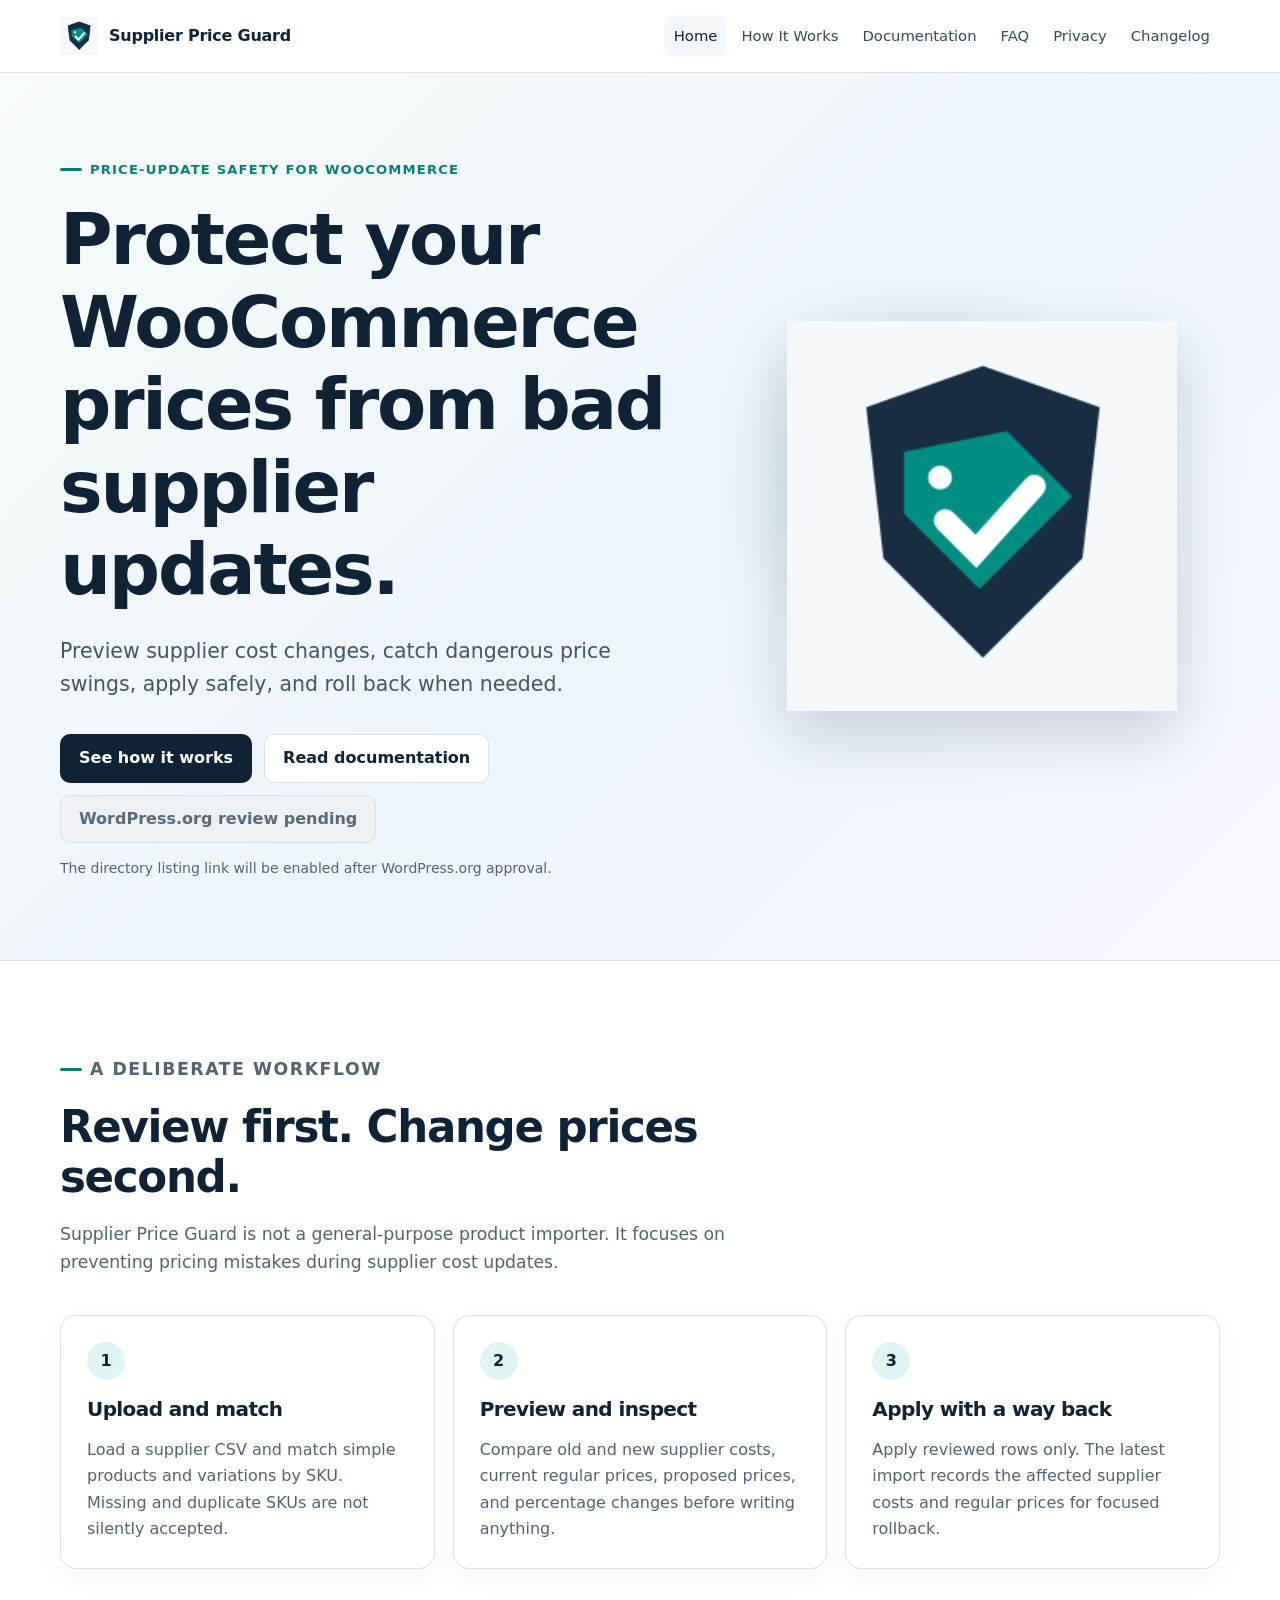
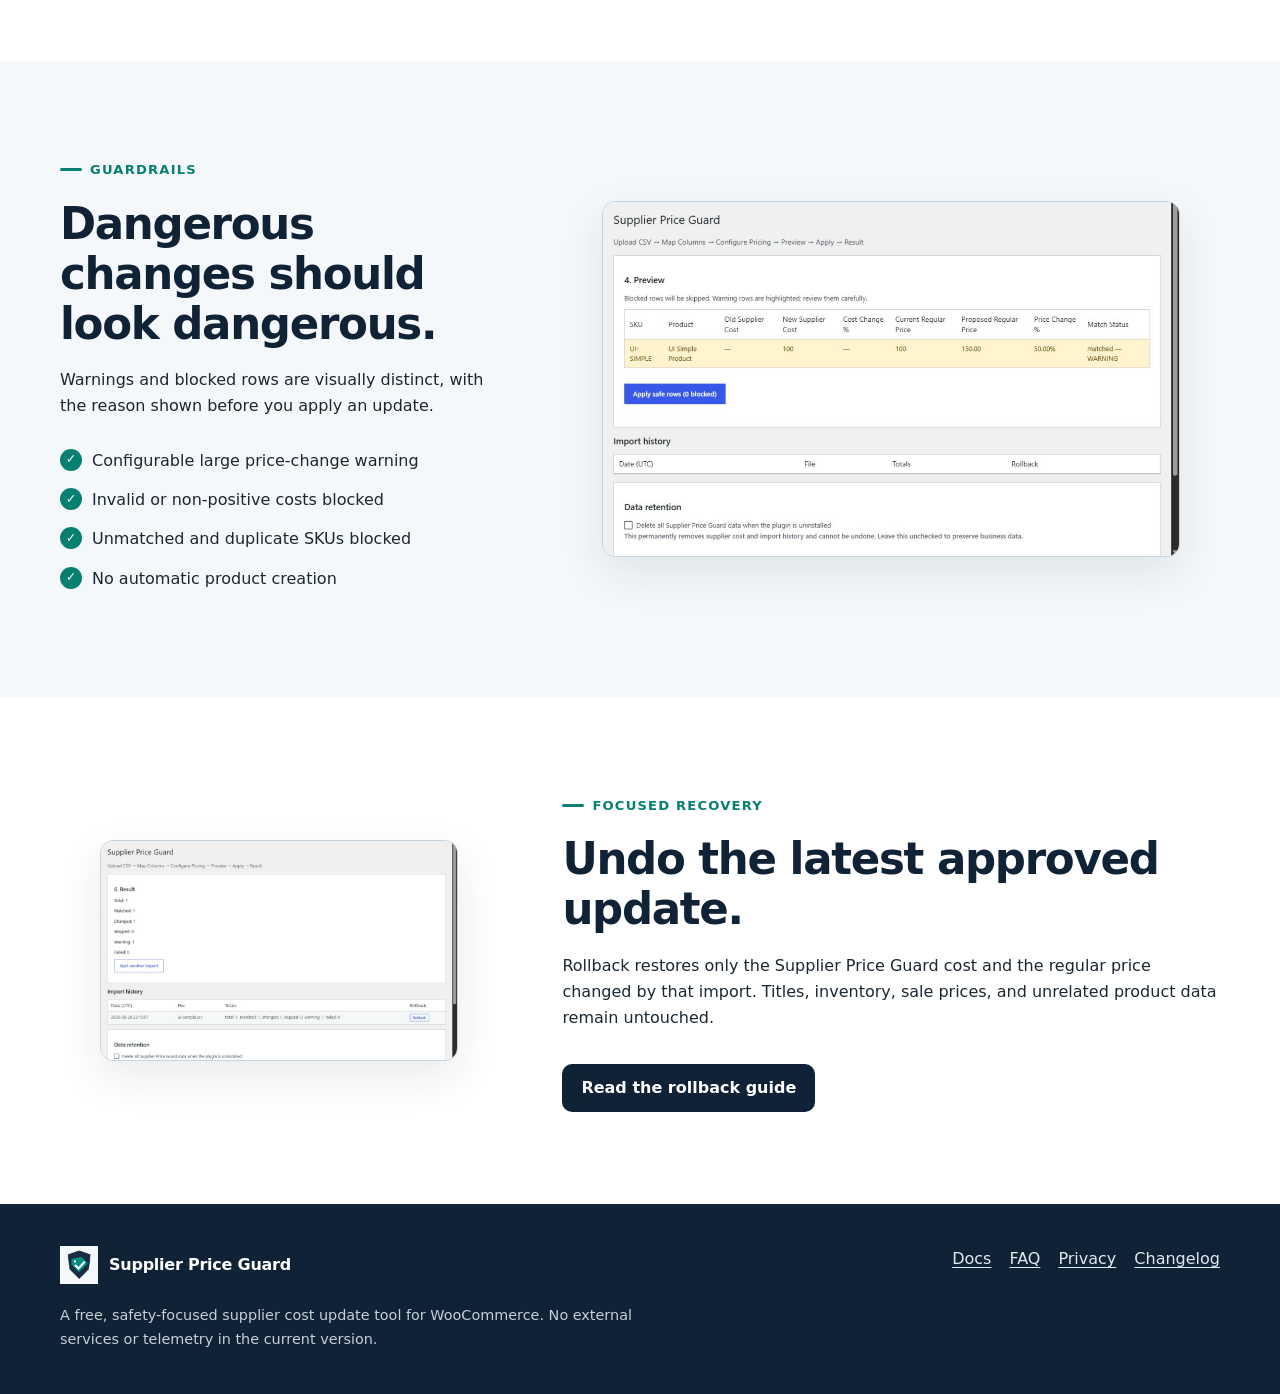
==== index.html @ 57308901 "Build Supplier Price Guard documentation site" ====
<!doctype html>
<html lang="en">
<head>
  <meta charset="utf-8">
  <meta name="viewport" content="width=device-width, initial-scale=1">
  <title>Supplier Price Guard — Safer WooCommerce supplier price updates</title>
  <meta name="description" content="Preview supplier cost changes, catch dangerous WooCommerce price swings, apply safely, and roll back when needed.">
  <link rel="canonical" href="https://example.invalid/supplier-price-guard-site/">
  <meta property="og:type" content="website"><meta property="og:title" content="Supplier Price Guard">
  <meta property="og:description" content="Protect your WooCommerce prices from bad supplier updates.">
  <meta property="og:image" content="https://example.invalid/supplier-price-guard-site/assets/banner-1544x500.png">
  <meta property="og:url" content="https://example.invalid/supplier-price-guard-site/">
  <link rel="icon" href="assets/icon-128x128.png"><link rel="stylesheet" href="styles.css">
</head>
<body>
  <a class="skip-link" href="#main">Skip to content</a>
  <header class="site-header"><div class="container header-inner">
    <a class="brand" href="index.html"><img src="assets/icon-128x128.png" alt="" width="38" height="38">Supplier Price Guard</a>
    <button class="menu-toggle" type="button" data-menu-toggle aria-expanded="false" aria-controls="site-navigation">Menu</button>
    <nav class="site-nav" id="site-navigation" data-navigation aria-label="Main navigation">
      <a href="index.html">Home</a><a href="how-it-works.html">How It Works</a><a href="documentation.html">Documentation</a><a href="faq.html">FAQ</a><a href="privacy.html">Privacy</a><a href="changelog.html">Changelog</a>
    </nav>
  </div></header>
  <main id="main">
    <section class="hero"><div class="container hero-grid">
      <div><p class="eyebrow">Price-update safety for WooCommerce</p><h1>Protect your WooCommerce prices from bad supplier updates.</h1>
        <p class="lead">Preview supplier cost changes, catch dangerous price swings, apply safely, and roll back when needed.</p>
        <div class="actions"><a class="button button-primary" href="how-it-works.html">See how it works</a><a class="button button-secondary" href="documentation.html">Read documentation</a><a class="button" href="#" data-plugin-link aria-disabled="true">WordPress.org review pending</a></div>
        <p class="pending-note">The directory listing link will be enabled after WordPress.org approval.</p>
      </div>
      <div class="hero-visual"><img class="hero-mark" src="assets/icon-256x256.png" alt="Supplier Price Guard shield and price tag symbol" width="390" height="390"></div>
    </div></section>

    <section class="section"><div class="container"><div class="section-heading"><p class="eyebrow">A deliberate workflow</p><h2>Review first. Change prices second.</h2><p>Supplier Price Guard is not a general-purpose product importer. It focuses on preventing pricing mistakes during supplier cost updates.</p></div>
      <div class="grid-3">
        <article class="card"><span class="step-number">1</span><h3>Upload and match</h3><p>Load a supplier CSV and match simple products and variations by SKU. Missing and duplicate SKUs are not silently accepted.</p></article>
        <article class="card"><span class="step-number">2</span><h3>Preview and inspect</h3><p>Compare old and new supplier costs, current regular prices, proposed prices, and percentage changes before writing anything.</p></article>
        <article class="card"><span class="step-number">3</span><h3>Apply with a way back</h3><p>Apply reviewed rows only. The latest import records the affected supplier costs and regular prices for focused rollback.</p></article>
      </div>
    </div></section>

    <section class="section section-alt"><div class="container safety-grid">
      <div><p class="eyebrow">Guardrails</p><h2>Dangerous changes should look dangerous.</h2><p>Warnings and blocked rows are visually distinct, with the reason shown before you apply an update.</p>
        <ul class="check-list"><li>Configurable large price-change warning</li><li>Invalid or non-positive costs blocked</li><li>Unmatched and duplicate SKUs blocked</li><li>No automatic product creation</li></ul>
      </div>
      <figure class="screenshot-frame"><img src="assets/screenshots/safety-preview.png" alt="Supplier Price Guard preview table with a yellow warning row for a 50 percent price change" width="1105" height="688"></figure>
    </div></section>

    <section class="section"><div class="container safety-grid">
      <figure class="screenshot-frame"><img src="assets/screenshots/import-history.png" alt="Import result summary and history row with a rollback button" width="1105" height="688"></figure>
      <div><p class="eyebrow">Focused recovery</p><h2>Undo the latest approved update.</h2><p>Rollback restores only the Supplier Price Guard cost and the regular price changed by that import. Titles, inventory, sale prices, and unrelated product data remain untouched.</p><div class="actions"><a class="button button-primary" href="documentation.html#rollback">Read the rollback guide</a></div></div>
    </div></section>
  </main>
  <footer class="site-footer"><div class="container footer-grid"><div><a class="brand" href="index.html"><img src="assets/icon-128x128.png" alt="" width="38" height="38">Supplier Price Guard</a><p>A free, safety-focused supplier cost update tool for WooCommerce. No external services or telemetry in the current version.</p></div><nav class="footer-links" aria-label="Footer"><a href="documentation.html">Docs</a><a href="faq.html">FAQ</a><a href="privacy.html">Privacy</a><a href="changelog.html">Changelog</a></nav></div></footer>
  <script src="site-config.js"></script><script src="script.js"></script>
</body></html>
---- styles.css ----
:root {
  --navy-950: #102236;
  --navy-800: #183b56;
  --teal-700: #087f73;
  --teal-100: #dff5f1;
  --blue-700: #2457c5;
  --blue-100: #eaf0ff;
  --amber-800: #805600;
  --amber-100: #fff3cd;
  --red-800: #8a2831;
  --red-100: #fbeaec;
  --ink: #1b2733;
  --muted: #536372;
  --line: #d7e0e7;
  --surface: #ffffff;
  --canvas: #f5f8fa;
  --radius: 16px;
  --shadow: 0 16px 44px rgba(16, 34, 54, 0.09);
  --max: 1160px;
}

* { box-sizing: border-box; }
html { scroll-behavior: smooth; }
body {
  margin: 0;
  color: var(--ink);
  background: var(--surface);
  font: 16px/1.65 Inter, ui-sans-serif, system-ui, -apple-system, BlinkMacSystemFont, "Segoe UI", sans-serif;
  text-rendering: optimizeLegibility;
}
img { display: block; max-width: 100%; height: auto; }
a { color: var(--blue-700); text-underline-offset: 0.18em; }
a:hover { text-decoration-thickness: 2px; }
:focus-visible { outline: 3px solid #f0a000; outline-offset: 3px; border-radius: 4px; }
.skip-link { position: absolute; left: 16px; top: -80px; z-index: 100; padding: 10px 14px; color: #fff; background: var(--navy-950); }
.skip-link:focus { top: 12px; }
.container { width: min(calc(100% - 40px), var(--max)); margin-inline: auto; }

.site-header { position: sticky; top: 0; z-index: 20; border-bottom: 1px solid rgba(215,224,231,.9); background: rgba(255,255,255,.94); backdrop-filter: blur(12px); }
.header-inner { min-height: 72px; display: flex; align-items: center; justify-content: space-between; gap: 24px; }
.brand { display: inline-flex; align-items: center; gap: 11px; color: var(--navy-950); font-weight: 760; text-decoration: none; letter-spacing: -.015em; }
.brand img { width: 38px; height: 38px; }
.site-nav { display: flex; align-items: center; gap: 4px; }
.site-nav a { padding: 9px 10px; color: #34495c; border-radius: 9px; text-decoration: none; font-size: .925rem; }
.site-nav a:hover, .site-nav a[aria-current="page"] { color: var(--navy-950); background: var(--canvas); }
.menu-toggle { display: none; border: 1px solid var(--line); background: #fff; border-radius: 9px; padding: 9px 12px; color: var(--ink); font: inherit; font-weight: 650; }

.hero { overflow: hidden; background: linear-gradient(135deg, #f7fbfb 0%, #edf4fa 55%, #f6f8ff 100%); border-bottom: 1px solid var(--line); }
.hero-grid { display: grid; grid-template-columns: 1.13fr .87fr; gap: 64px; align-items: center; min-height: 650px; padding-block: 80px; }
.eyebrow { display: inline-flex; align-items: center; gap: 8px; margin: 0 0 18px; color: var(--teal-700); font-size: .82rem; font-weight: 800; letter-spacing: .09em; text-transform: uppercase; }
.eyebrow::before { content: ""; width: 22px; height: 3px; border-radius: 3px; background: var(--teal-700); }
h1, h2, h3 { color: var(--navy-950); line-height: 1.15; letter-spacing: -.03em; }
h1 { margin: 0; font-size: clamp(2.55rem, 5.6vw, 4.9rem); max-width: 780px; }
h2 { margin: 0 0 18px; font-size: clamp(2rem, 3.4vw, 3.1rem); }
h3 { margin: 0 0 10px; font-size: 1.25rem; }
.lead { max-width: 720px; margin: 24px 0 0; color: #425667; font-size: clamp(1.08rem, 1.7vw, 1.28rem); }
.actions { display: flex; flex-wrap: wrap; gap: 12px; margin-top: 32px; }
.button { display: inline-flex; min-height: 46px; align-items: center; justify-content: center; padding: 10px 18px; border: 1px solid transparent; border-radius: 10px; font-weight: 750; text-decoration: none; }
.button-primary { color: #fff; background: var(--navy-950); }
.button-primary:hover { background: #1c405f; }
.button-secondary { color: var(--navy-950); background: #fff; border-color: var(--line); }
.button[aria-disabled="true"] { cursor: default; color: #5c6872; background: #edf1f4; border-color: #d7e0e7; }
.pending-note { margin: 14px 0 0; color: var(--muted); font-size: .875rem; }
.hero-visual { position: relative; }
.hero-visual::before { content: ""; position: absolute; inset: -10% 15% 8% -8%; border-radius: 50%; background: radial-gradient(circle, rgba(8,127,115,.16), transparent 70%); }
.hero-mark { position: relative; width: min(100%, 390px); margin: auto; filter: drop-shadow(0 24px 32px rgba(16,34,54,.18)); }

.section { padding-block: 92px; }
.section-alt { background: var(--canvas); }
.section-heading { max-width: 720px; margin-bottom: 38px; }
.section-heading p { color: var(--muted); font-size: 1.08rem; }
.grid-3 { display: grid; grid-template-columns: repeat(3, 1fr); gap: 18px; }
.card { padding: 26px; border: 1px solid var(--line); border-radius: var(--radius); background: var(--surface); box-shadow: 0 8px 26px rgba(16,34,54,.045); }
.step-number { display: grid; width: 38px; height: 38px; margin-bottom: 18px; place-items: center; border-radius: 50%; color: var(--navy-950); background: var(--teal-100); font-weight: 850; }
.card p { margin-bottom: 0; color: var(--muted); }
.safety-grid { display: grid; grid-template-columns: .8fr 1.2fr; align-items: center; gap: 64px; }
.check-list { list-style: none; padding: 0; margin: 28px 0 0; }
.check-list li { position: relative; margin: 13px 0; padding-left: 32px; }
.check-list li::before { content: "✓"; position: absolute; left: 0; top: 1px; display: grid; width: 22px; height: 22px; place-items: center; border-radius: 50%; color: #fff; background: var(--teal-700); font-size: .78rem; font-weight: 900; }
.screenshot-frame { overflow: hidden; border: 1px solid #c8d4dd; border-radius: 13px; background: #fff; box-shadow: var(--shadow); }
.screenshot-frame img { width: 100%; }
.callout { padding: 24px; border-left: 5px solid var(--teal-700); border-radius: 8px; background: var(--teal-100); }
.callout-warning { border-color: #bf8300; background: var(--amber-100); }
.callout-danger { border-color: var(--red-800); background: var(--red-100); }

.page-hero { padding-block: 74px 60px; background: linear-gradient(135deg, #f7fbfb, #eef4fa); border-bottom: 1px solid var(--line); }
.page-hero h1 { font-size: clamp(2.35rem, 5vw, 4rem); }
.content-layout { display: grid; grid-template-columns: 240px minmax(0, 760px); gap: 70px; align-items: start; padding-block: 64px 100px; }
.toc { position: sticky; top: 100px; }
.toc strong { display: block; margin-bottom: 8px; color: var(--navy-950); }
.toc a { display: block; padding: 5px 0; color: var(--muted); text-decoration: none; }
.prose h2 { margin-top: 58px; padding-top: 8px; font-size: 2rem; }
.prose h2:first-child { margin-top: 0; }
.prose h3 { margin-top: 28px; }
.prose p, .prose li { color: #425466; }
.prose code { padding: 2px 6px; border-radius: 5px; background: #edf2f5; color: #213448; }
.prose table { width: 100%; border-collapse: collapse; margin: 24px 0; }
.prose th, .prose td { padding: 12px 14px; border: 1px solid var(--line); text-align: left; vertical-align: top; }
.prose th { background: var(--canvas); color: var(--navy-950); }
.faq-list { display: grid; gap: 14px; }
details { border: 1px solid var(--line); border-radius: 12px; background: #fff; }
summary { cursor: pointer; padding: 20px 22px; color: var(--navy-950); font-weight: 750; }
details p { margin: 0; padding: 0 22px 22px; }
.version { padding: 28px 0; border-bottom: 1px solid var(--line); }
.version time { color: var(--muted); font-size: .9rem; }

.site-footer { padding-block: 42px; color: #c5d0d8; background: var(--navy-950); }
.footer-grid { display: flex; justify-content: space-between; align-items: flex-start; gap: 32px; }
.site-footer .brand { color: #fff; }
.site-footer p { max-width: 600px; margin: 12px 0 0; font-size: .9rem; }
.footer-links { display: flex; flex-wrap: wrap; gap: 18px; }
.footer-links a { color: #e1e9ee; }

@media (max-width: 820px) {
  .menu-toggle { display: inline-flex; }
  .site-nav { display: none; position: absolute; top: 64px; left: 20px; right: 20px; padding: 10px; flex-direction: column; align-items: stretch; border: 1px solid var(--line); border-radius: 12px; background: #fff; box-shadow: var(--shadow); }
  .site-nav.is-open { display: flex; }
  .hero-grid, .safety-grid, .content-layout { grid-template-columns: 1fr; }
  .hero-grid { min-height: auto; gap: 50px; padding-block: 64px; }
  .hero-visual { max-width: 300px; margin: auto; }
  .grid-3 { grid-template-columns: 1fr; }
  .toc { position: static; padding: 18px; border: 1px solid var(--line); border-radius: 12px; }
  .footer-grid { flex-direction: column; }
}

@media (prefers-reduced-motion: reduce) {
  html { scroll-behavior: auto; }
}
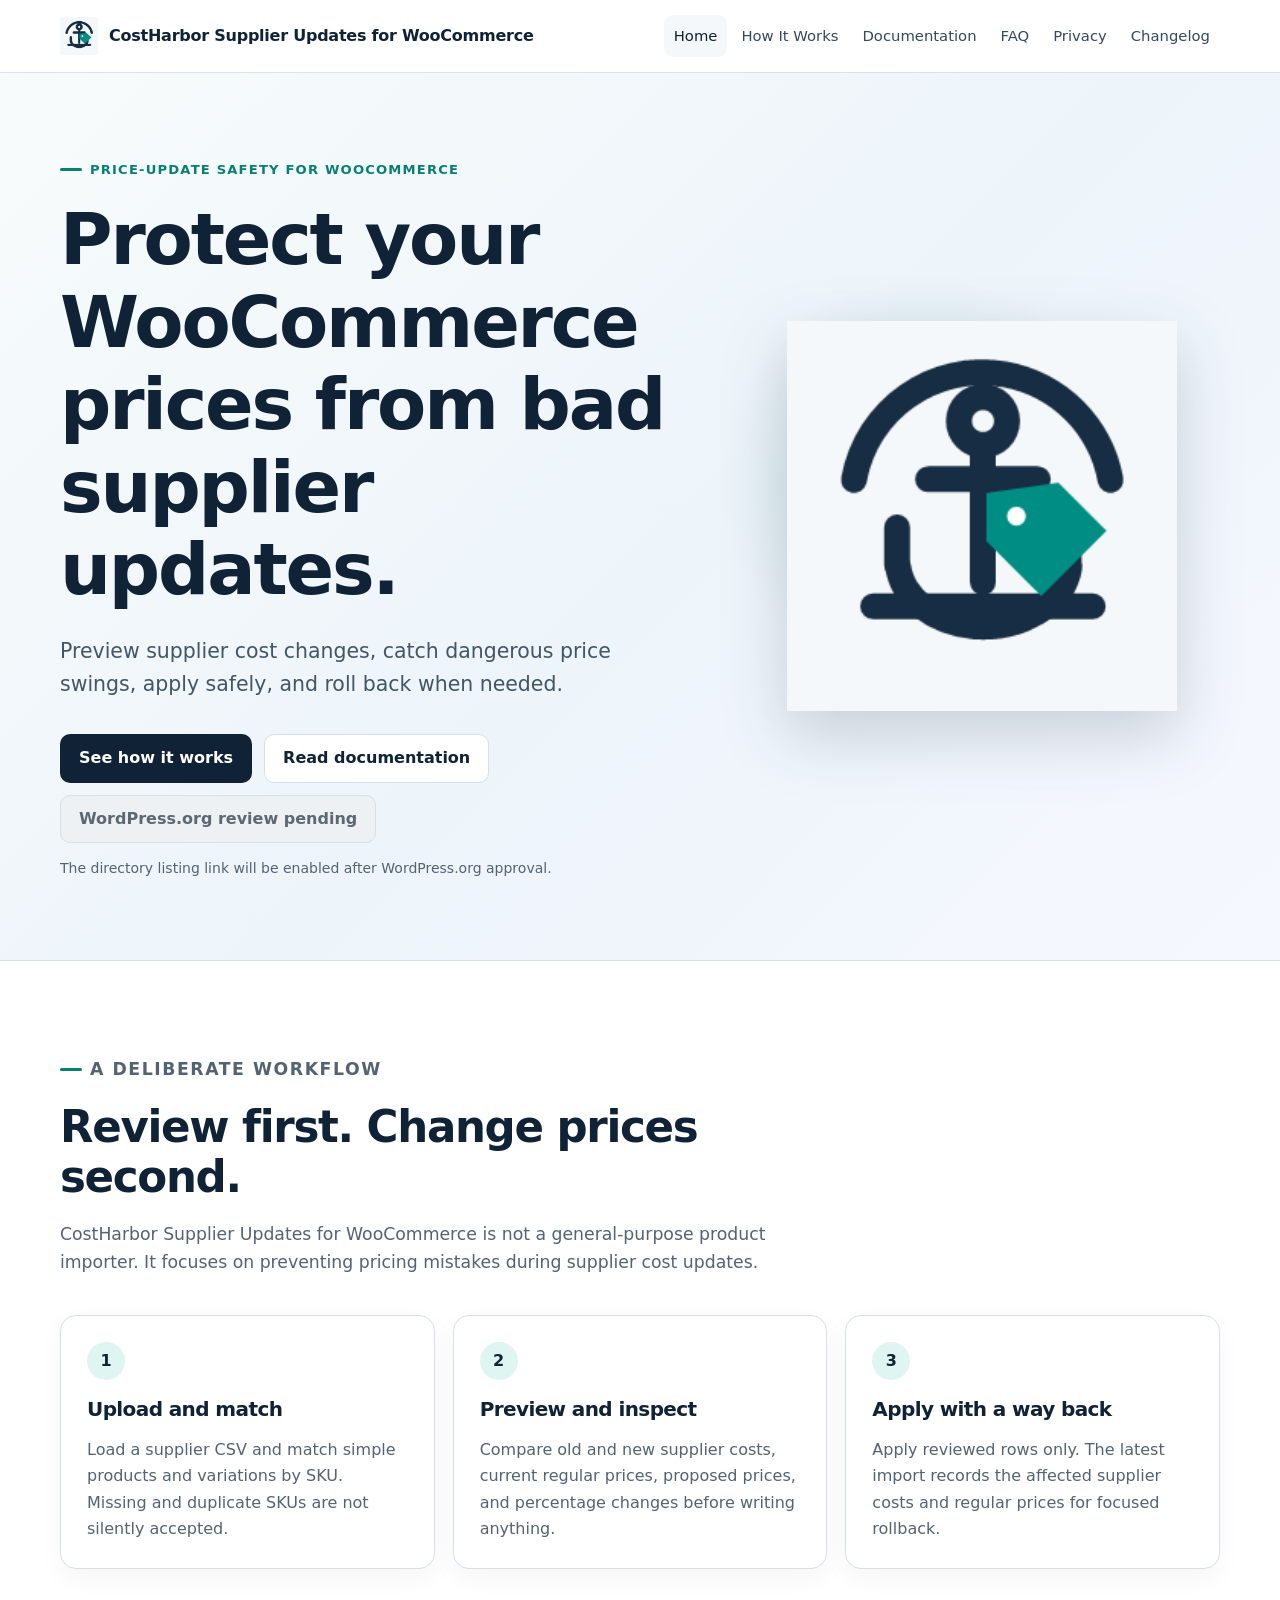
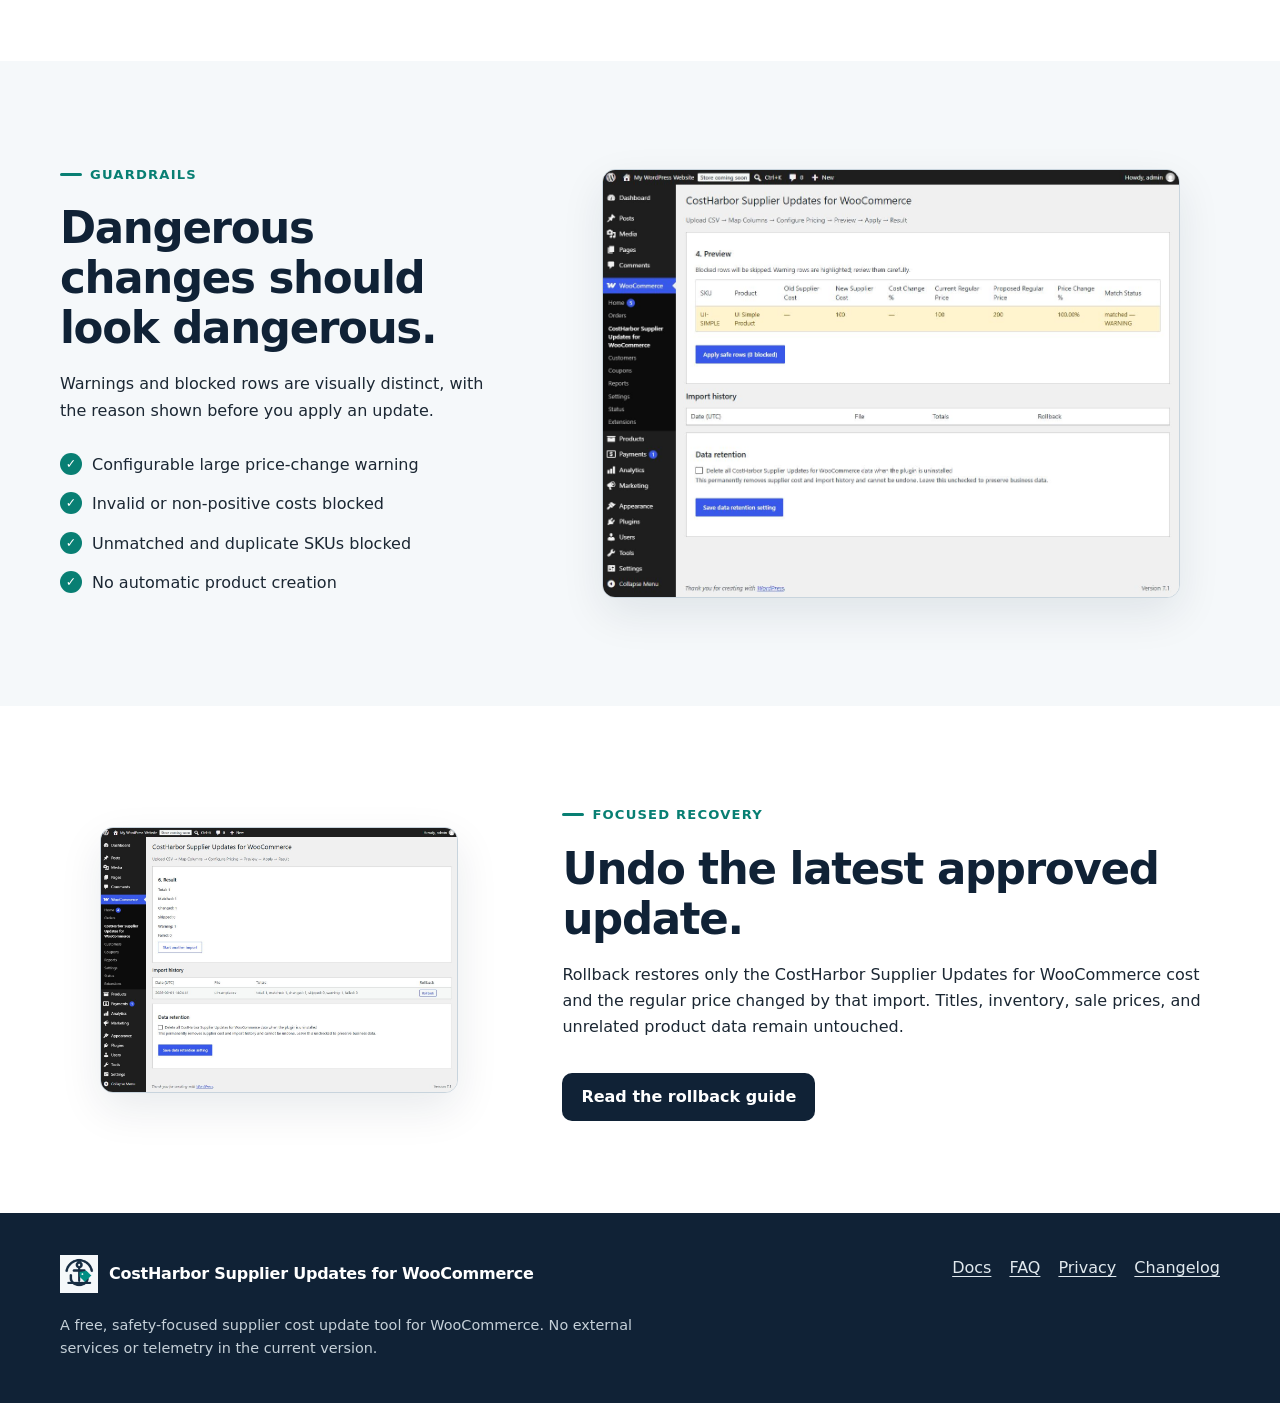
==== commit 925d07af: "Rebrand site for CostHarbor supplier updates" ====
--- a/index.html
+++ b/index.html
@@ -3,19 +3,19 @@
 <head>
   <meta charset="utf-8">
   <meta name="viewport" content="width=device-width, initial-scale=1">
-  <title>Supplier Price Guard — Safer WooCommerce supplier price updates</title>
+  <title>CostHarbor Supplier Updates for WooCommerce — Safer WooCommerce supplier price updates</title>
   <meta name="description" content="Preview supplier cost changes, catch dangerous WooCommerce price swings, apply safely, and roll back when needed.">
-  <link rel="canonical" href="https://example.invalid/supplier-price-guard-site/">
-  <meta property="og:type" content="website"><meta property="og:title" content="Supplier Price Guard">
+  <link rel="canonical" href="https://kouheibannzai-ai.github.io/costharbor-supplier-updates-site/">
+  <meta property="og:type" content="website"><meta property="og:title" content="CostHarbor Supplier Updates for WooCommerce">
   <meta property="og:description" content="Protect your WooCommerce prices from bad supplier updates.">
-  <meta property="og:image" content="https://example.invalid/supplier-price-guard-site/assets/banner-1544x500.png">
-  <meta property="og:url" content="https://example.invalid/supplier-price-guard-site/">
+  <meta property="og:image" content="https://kouheibannzai-ai.github.io/costharbor-supplier-updates-site/assets/banner-1544x500.png">
+  <meta property="og:url" content="https://kouheibannzai-ai.github.io/costharbor-supplier-updates-site/">
   <link rel="icon" href="assets/icon-128x128.png"><link rel="stylesheet" href="styles.css">
 </head>
 <body>
   <a class="skip-link" href="#main">Skip to content</a>
   <header class="site-header"><div class="container header-inner">
-    <a class="brand" href="index.html"><img src="assets/icon-128x128.png" alt="" width="38" height="38">Supplier Price Guard</a>
+    <a class="brand" href="index.html"><img src="assets/icon-128x128.png" alt="" width="38" height="38">CostHarbor Supplier Updates for WooCommerce</a>
     <button class="menu-toggle" type="button" data-menu-toggle aria-expanded="false" aria-controls="site-navigation">Menu</button>
     <nav class="site-nav" id="site-navigation" data-navigation aria-label="Main navigation">
       <a href="index.html">Home</a><a href="how-it-works.html">How It Works</a><a href="documentation.html">Documentation</a><a href="faq.html">FAQ</a><a href="privacy.html">Privacy</a><a href="changelog.html">Changelog</a>
@@ -25,13 +25,13 @@
     <section class="hero"><div class="container hero-grid">
       <div><p class="eyebrow">Price-update safety for WooCommerce</p><h1>Protect your WooCommerce prices from bad supplier updates.</h1>
         <p class="lead">Preview supplier cost changes, catch dangerous price swings, apply safely, and roll back when needed.</p>
-        <div class="actions"><a class="button button-primary" href="how-it-works.html">See how it works</a><a class="button button-secondary" href="documentation.html">Read documentation</a><a class="button" href="#" data-plugin-link aria-disabled="true">WordPress.org review pending</a></div>
+        <div class="actions"><a class="button button-primary" href="how-it-works.html">See how it works</a><a class="button button-secondary" href="documentation.html">Read documentation</a><a class="button" href="#" data-plugin-link aria-disabled="true" tabindex="-1">WordPress.org review pending</a></div>
         <p class="pending-note">The directory listing link will be enabled after WordPress.org approval.</p>
       </div>
-      <div class="hero-visual"><img class="hero-mark" src="assets/icon-256x256.png" alt="Supplier Price Guard shield and price tag symbol" width="390" height="390"></div>
+      <div class="hero-visual"><img class="hero-mark" src="assets/icon-256x256.png" alt="CostHarbor Supplier Updates for WooCommerce shield and price tag symbol" width="390" height="390"></div>
     </div></section>
 
-    <section class="section"><div class="container"><div class="section-heading"><p class="eyebrow">A deliberate workflow</p><h2>Review first. Change prices second.</h2><p>Supplier Price Guard is not a general-purpose product importer. It focuses on preventing pricing mistakes during supplier cost updates.</p></div>
+    <section class="section"><div class="container"><div class="section-heading"><p class="eyebrow">A deliberate workflow</p><h2>Review first. Change prices second.</h2><p>CostHarbor Supplier Updates for WooCommerce is not a general-purpose product importer. It focuses on preventing pricing mistakes during supplier cost updates.</p></div>
       <div class="grid-3">
         <article class="card"><span class="step-number">1</span><h3>Upload and match</h3><p>Load a supplier CSV and match simple products and variations by SKU. Missing and duplicate SKUs are not silently accepted.</p></article>
         <article class="card"><span class="step-number">2</span><h3>Preview and inspect</h3><p>Compare old and new supplier costs, current regular prices, proposed prices, and percentage changes before writing anything.</p></article>
@@ -43,15 +43,14 @@
       <div><p class="eyebrow">Guardrails</p><h2>Dangerous changes should look dangerous.</h2><p>Warnings and blocked rows are visually distinct, with the reason shown before you apply an update.</p>
         <ul class="check-list"><li>Configurable large price-change warning</li><li>Invalid or non-positive costs blocked</li><li>Unmatched and duplicate SKUs blocked</li><li>No automatic product creation</li></ul>
       </div>
-      <figure class="screenshot-frame"><img src="assets/screenshots/safety-preview.png" alt="Supplier Price Guard preview table with a yellow warning row for a 50 percent price change" width="1105" height="688"></figure>
+      <figure class="screenshot-frame"><img src="assets/screenshots/safety-preview.png" alt="CostHarbor Supplier Updates for WooCommerce preview table with a yellow warning row for a 50 percent price change" width="1105" height="688"></figure>
     </div></section>
 
     <section class="section"><div class="container safety-grid">
       <figure class="screenshot-frame"><img src="assets/screenshots/import-history.png" alt="Import result summary and history row with a rollback button" width="1105" height="688"></figure>
-      <div><p class="eyebrow">Focused recovery</p><h2>Undo the latest approved update.</h2><p>Rollback restores only the Supplier Price Guard cost and the regular price changed by that import. Titles, inventory, sale prices, and unrelated product data remain untouched.</p><div class="actions"><a class="button button-primary" href="documentation.html#rollback">Read the rollback guide</a></div></div>
+      <div><p class="eyebrow">Focused recovery</p><h2>Undo the latest approved update.</h2><p>Rollback restores only the CostHarbor Supplier Updates for WooCommerce cost and the regular price changed by that import. Titles, inventory, sale prices, and unrelated product data remain untouched.</p><div class="actions"><a class="button button-primary" href="documentation.html#rollback">Read the rollback guide</a></div></div>
     </div></section>
   </main>
-  <footer class="site-footer"><div class="container footer-grid"><div><a class="brand" href="index.html"><img src="assets/icon-128x128.png" alt="" width="38" height="38">Supplier Price Guard</a><p>A free, safety-focused supplier cost update tool for WooCommerce. No external services or telemetry in the current version.</p></div><nav class="footer-links" aria-label="Footer"><a href="documentation.html">Docs</a><a href="faq.html">FAQ</a><a href="privacy.html">Privacy</a><a href="changelog.html">Changelog</a></nav></div></footer>
+  <footer class="site-footer"><div class="container footer-grid"><div><a class="brand" href="index.html"><img src="assets/icon-128x128.png" alt="" width="38" height="38">CostHarbor Supplier Updates for WooCommerce</a><p>A free, safety-focused supplier cost update tool for WooCommerce. No external services or telemetry in the current version.</p></div><nav class="footer-links" aria-label="Footer"><a href="documentation.html">Docs</a><a href="faq.html">FAQ</a><a href="privacy.html">Privacy</a><a href="changelog.html">Changelog</a></nav></div></footer>
   <script src="site-config.js"></script><script src="script.js"></script>
 </body></html>
-
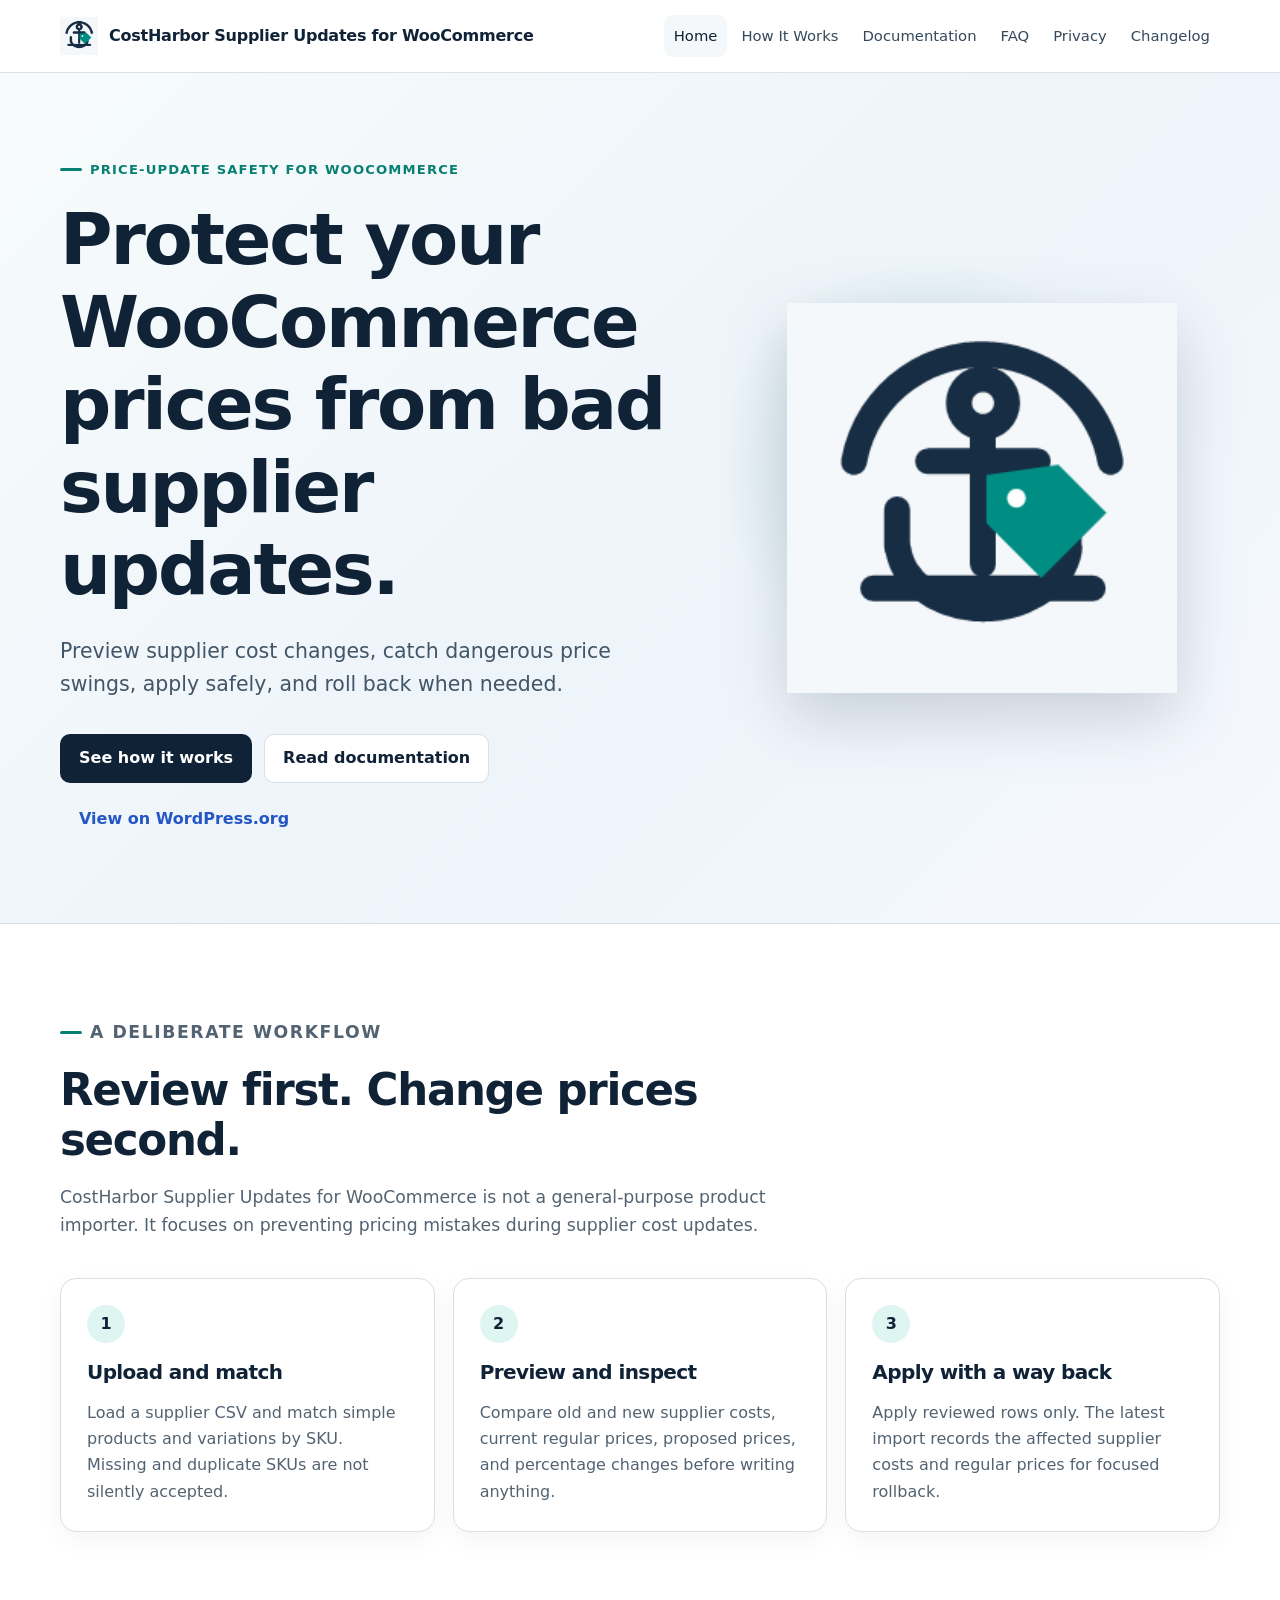
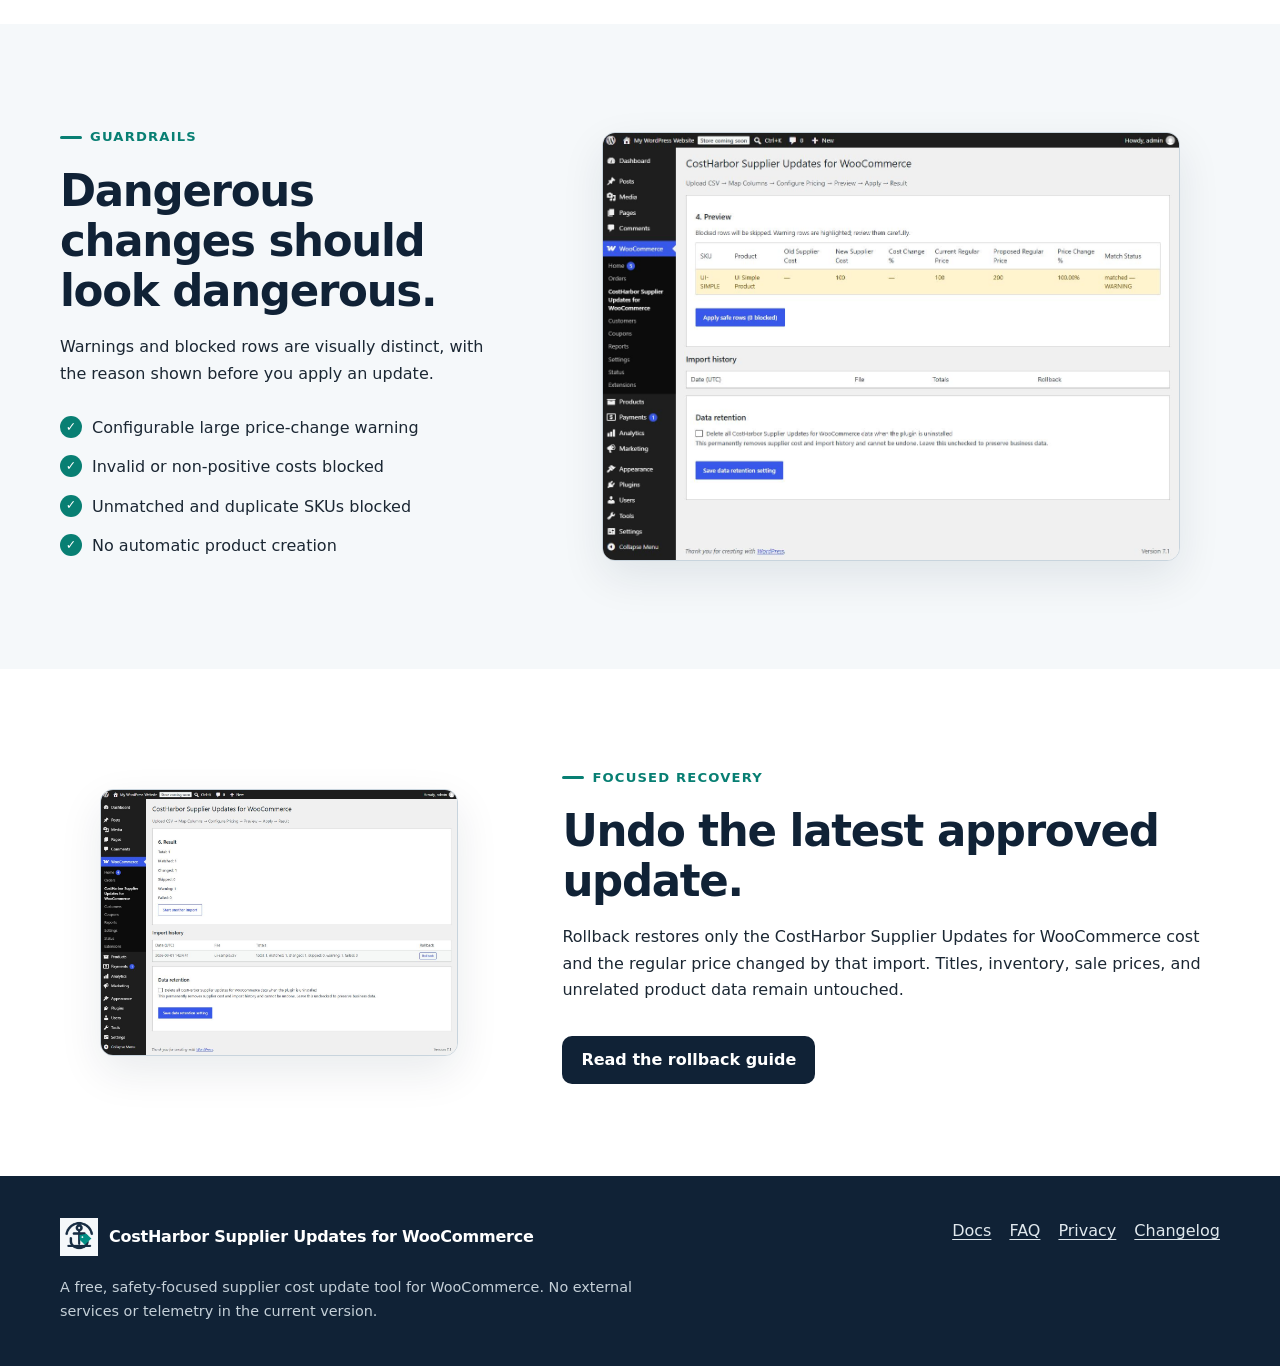
==== commit da0e3136: "Publish WordPress.org install links" ====
--- a/index.html
+++ b/index.html
@@ -25,8 +25,7 @@
     <section class="hero"><div class="container hero-grid">
       <div><p class="eyebrow">Price-update safety for WooCommerce</p><h1>Protect your WooCommerce prices from bad supplier updates.</h1>
         <p class="lead">Preview supplier cost changes, catch dangerous price swings, apply safely, and roll back when needed.</p>
-        <div class="actions"><a class="button button-primary" href="how-it-works.html">See how it works</a><a class="button button-secondary" href="documentation.html">Read documentation</a><a class="button" href="#" data-plugin-link aria-disabled="true" tabindex="-1">WordPress.org review pending</a></div>
-        <p class="pending-note">The directory listing link will be enabled after WordPress.org approval.</p>
+        <div class="actions"><a class="button button-primary" href="how-it-works.html">See how it works</a><a class="button button-secondary" href="documentation.html">Read documentation</a><a class="button" href="https://wordpress.org/plugins/costharbor-supplier-updates/" data-plugin-link>Get the plugin on WordPress.org</a></div>
       </div>
       <div class="hero-visual"><img class="hero-mark" src="assets/icon-256x256.png" alt="CostHarbor Supplier Updates for WooCommerce shield and price tag symbol" width="390" height="390"></div>
     </div></section>
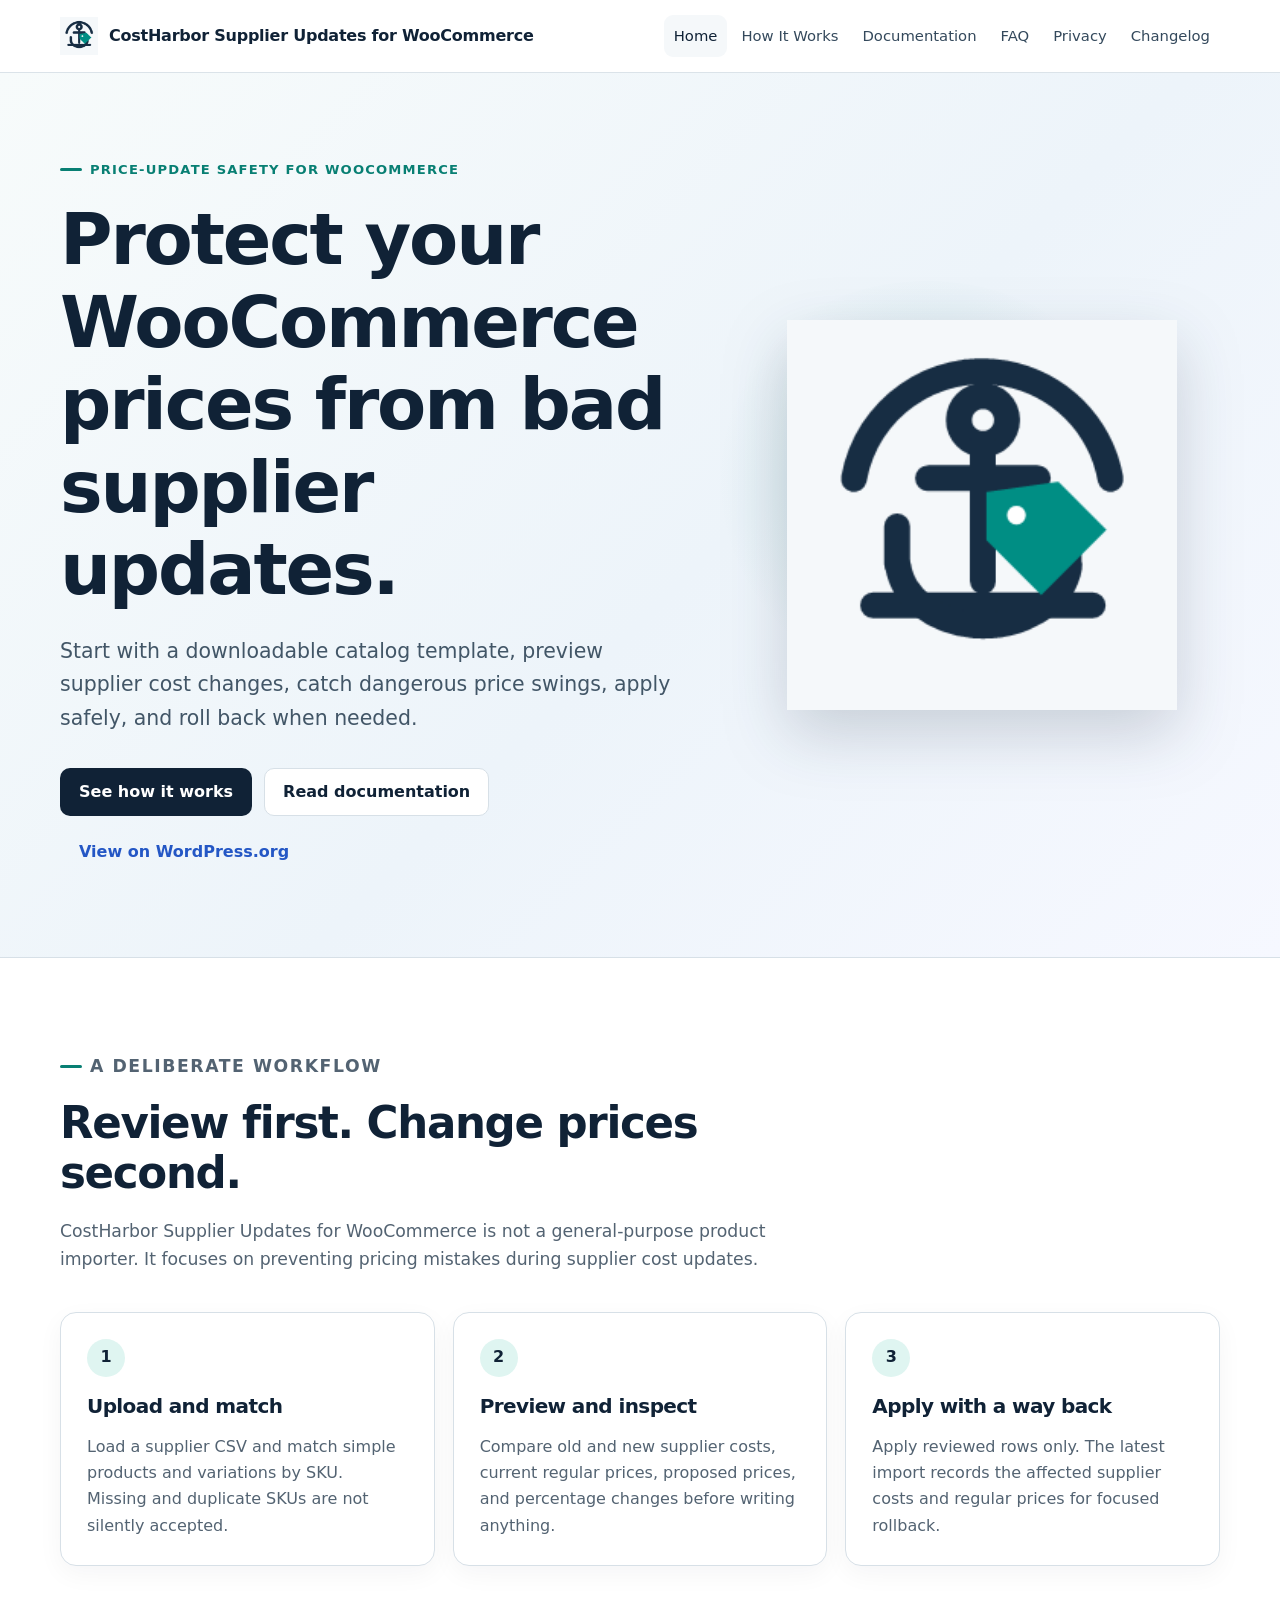
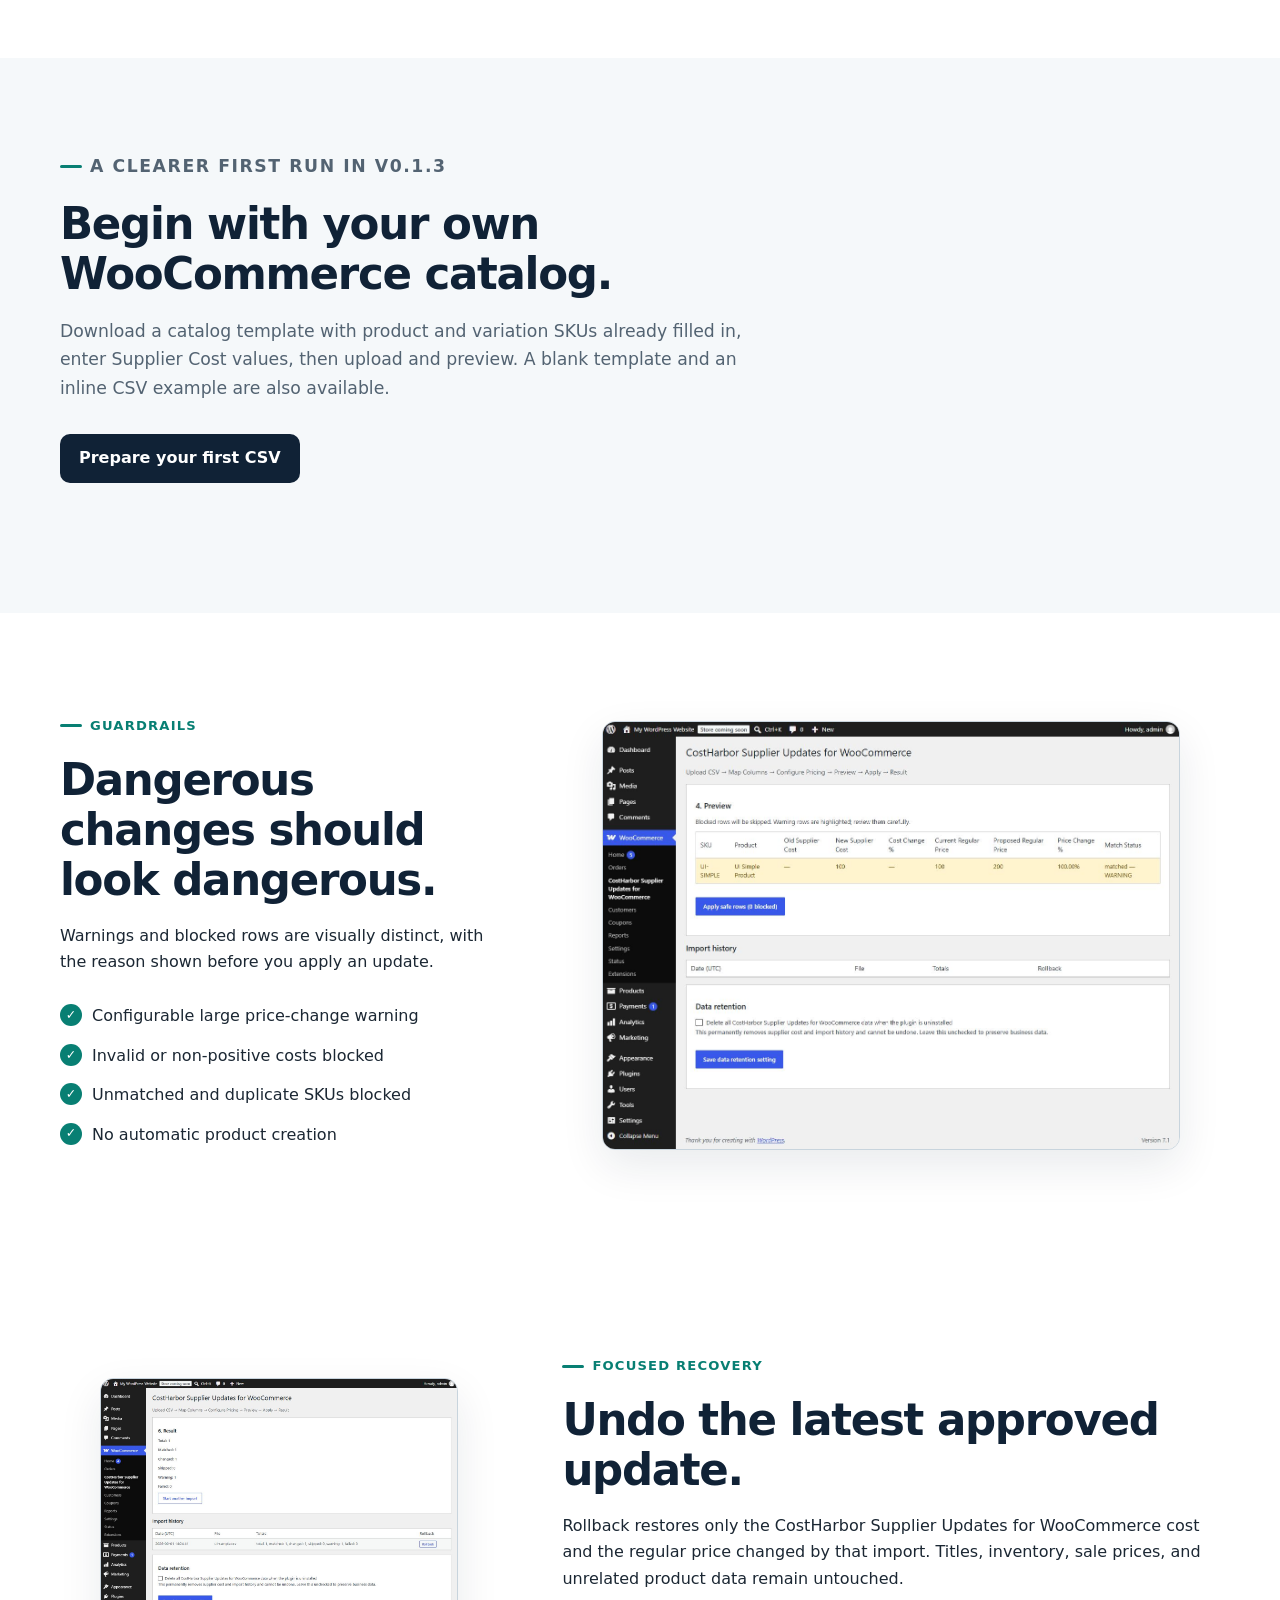
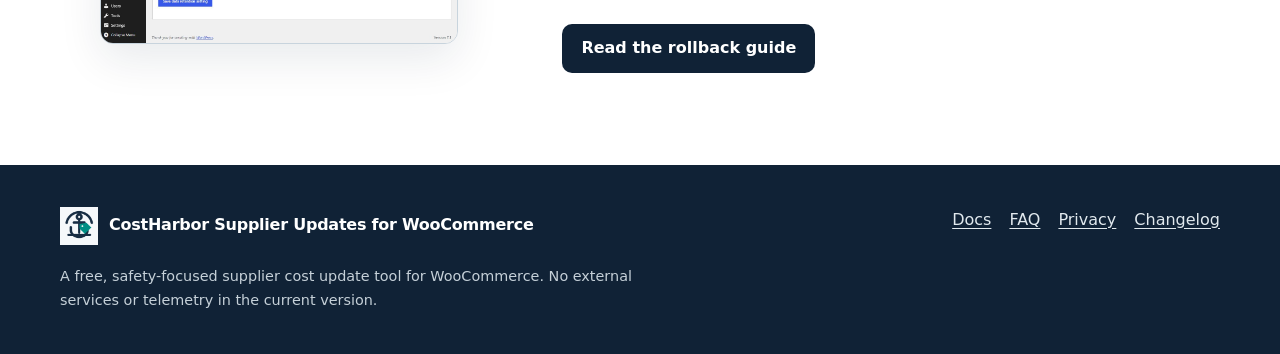
==== commit f48439c2: "Update site for CostHarbor 0.1.3" ====
--- a/index.html
+++ b/index.html
@@ -24,7 +24,7 @@
   <main id="main">
     <section class="hero"><div class="container hero-grid">
       <div><p class="eyebrow">Price-update safety for WooCommerce</p><h1>Protect your WooCommerce prices from bad supplier updates.</h1>
-        <p class="lead">Preview supplier cost changes, catch dangerous price swings, apply safely, and roll back when needed.</p>
+        <p class="lead">Start with a downloadable catalog template, preview supplier cost changes, catch dangerous price swings, apply safely, and roll back when needed.</p>
         <div class="actions"><a class="button button-primary" href="how-it-works.html">See how it works</a><a class="button button-secondary" href="documentation.html">Read documentation</a><a class="button" href="https://wordpress.org/plugins/costharbor-supplier-updates/" data-plugin-link>Get the plugin on WordPress.org</a></div>
       </div>
       <div class="hero-visual"><img class="hero-mark" src="assets/icon-256x256.png" alt="CostHarbor Supplier Updates for WooCommerce shield and price tag symbol" width="390" height="390"></div>
@@ -38,7 +38,9 @@
       </div>
     </div></section>
 
-    <section class="section section-alt"><div class="container safety-grid">
+    <section class="section section-alt"><div class="container"><div class="section-heading"><p class="eyebrow">A clearer first run in v0.1.3</p><h2>Begin with your own WooCommerce catalog.</h2><p>Download a catalog template with product and variation SKUs already filled in, enter Supplier Cost values, then upload and preview. A blank template and an inline CSV example are also available.</p><div class="actions"><a class="button button-primary" href="documentation.html#csv">Prepare your first CSV</a></div></div></div></section>
+
+    <section class="section"><div class="container safety-grid">
       <div><p class="eyebrow">Guardrails</p><h2>Dangerous changes should look dangerous.</h2><p>Warnings and blocked rows are visually distinct, with the reason shown before you apply an update.</p>
         <ul class="check-list"><li>Configurable large price-change warning</li><li>Invalid or non-positive costs blocked</li><li>Unmatched and duplicate SKUs blocked</li><li>No automatic product creation</li></ul>
       </div>
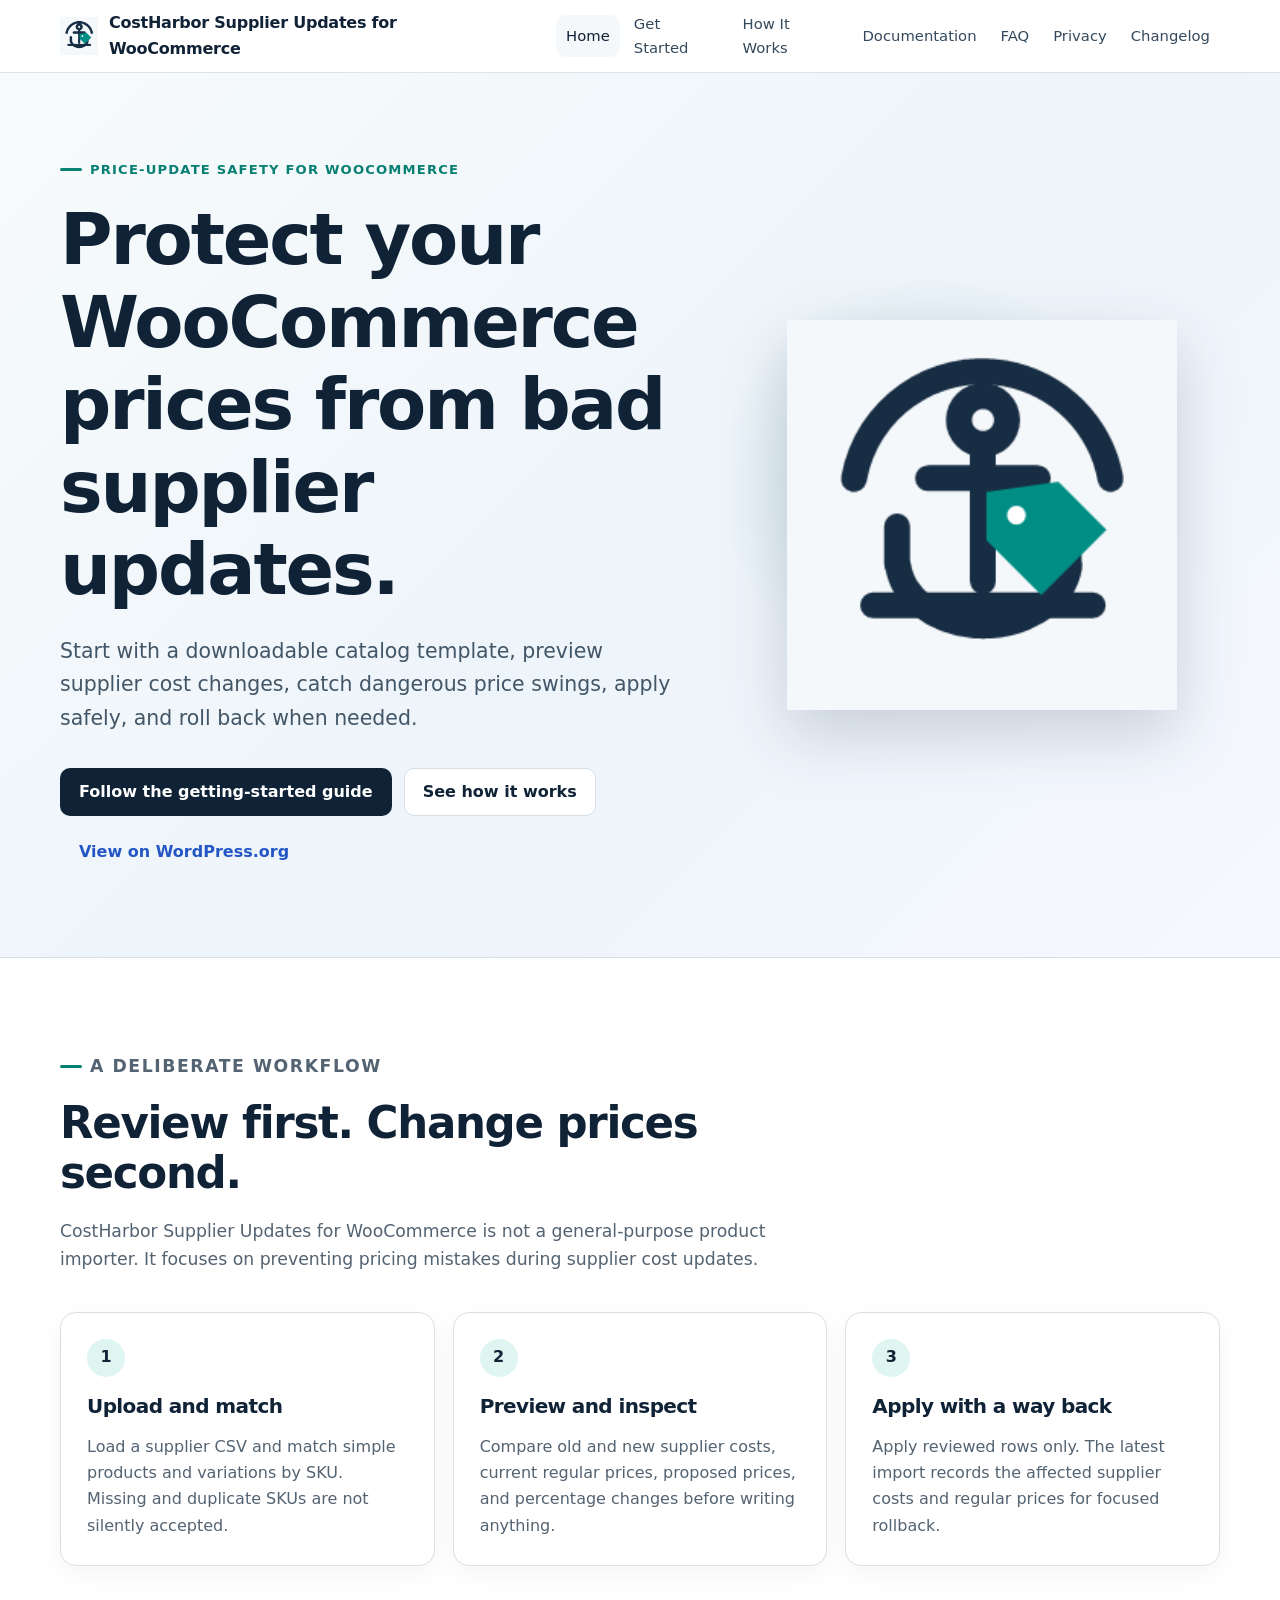
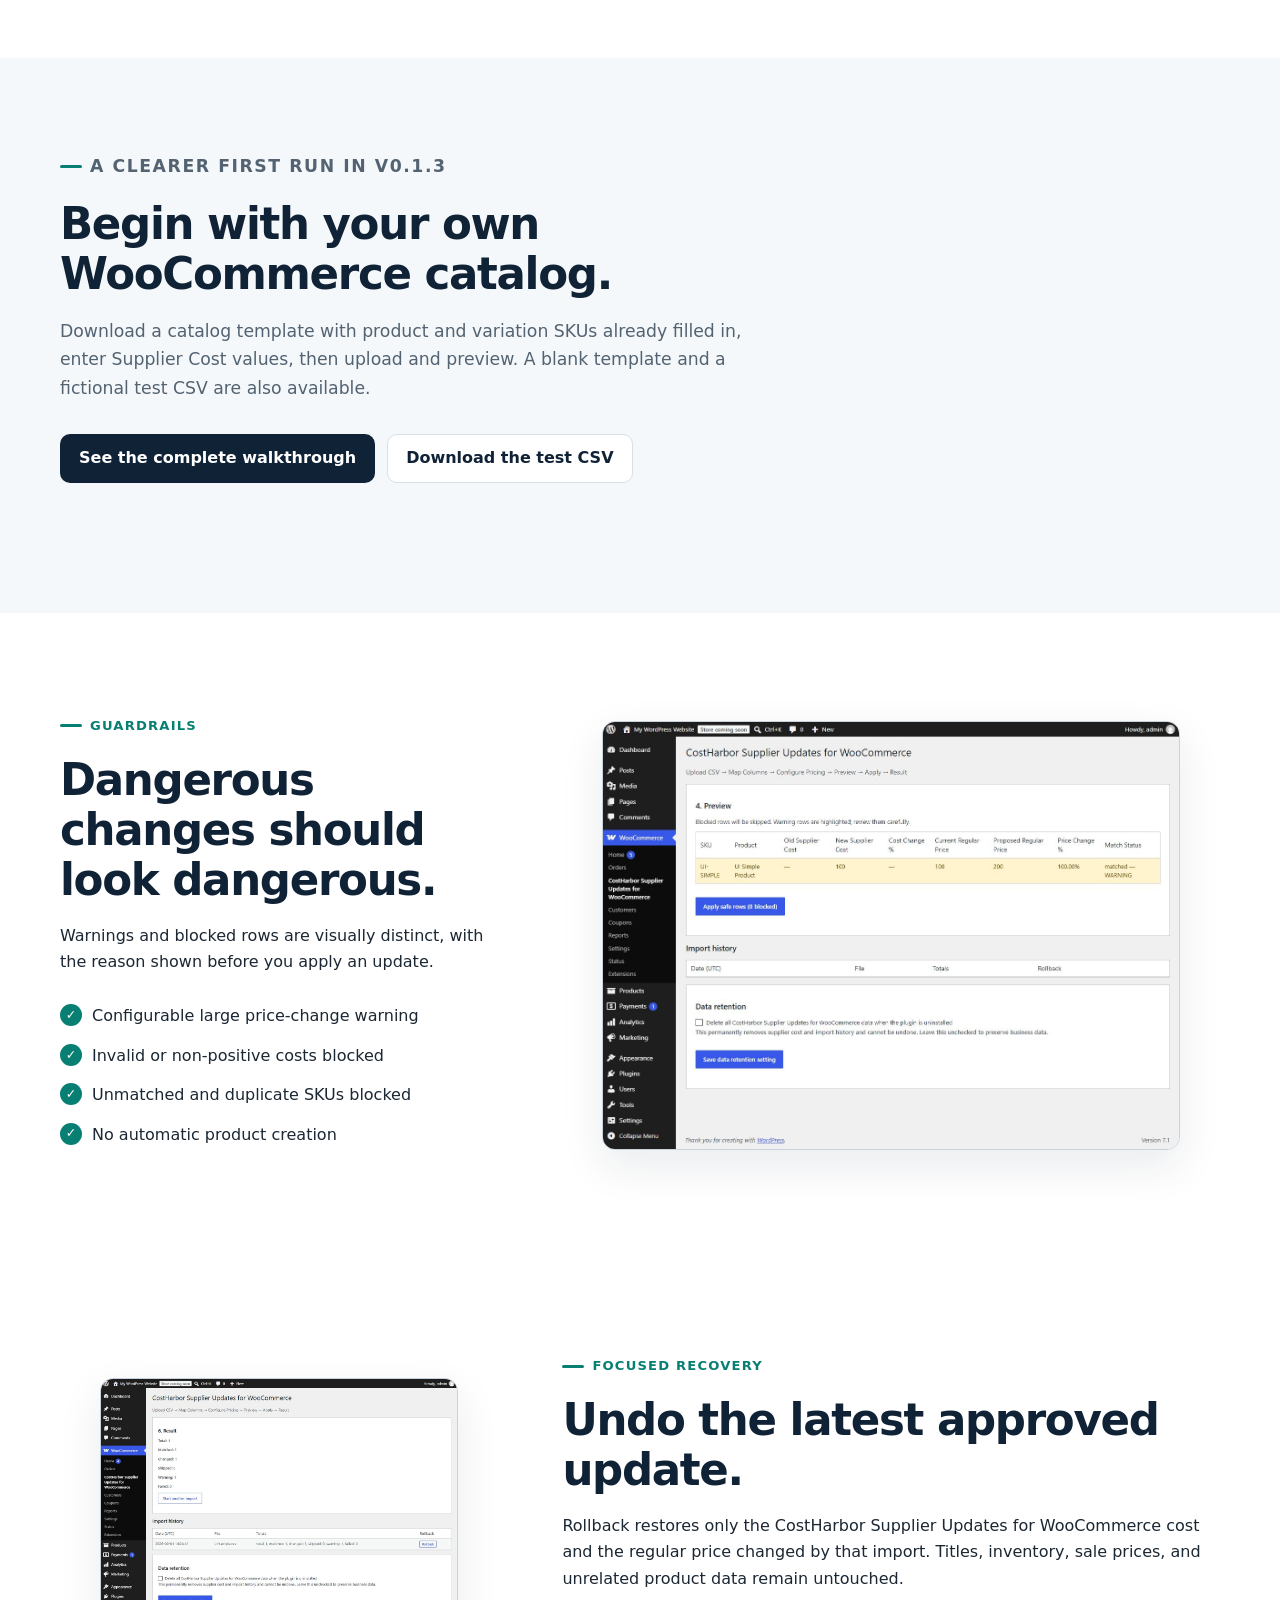
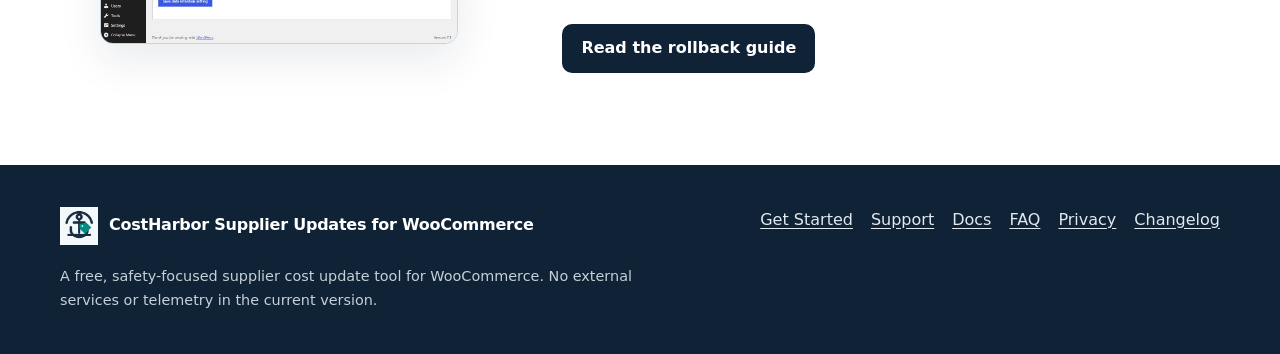
==== commit 4d360a3d: "Add CostHarbor getting-started guide" ====
--- a/index.html
+++ b/index.html
@@ -18,14 +18,14 @@
     <a class="brand" href="index.html"><img src="assets/icon-128x128.png" alt="" width="38" height="38">CostHarbor Supplier Updates for WooCommerce</a>
     <button class="menu-toggle" type="button" data-menu-toggle aria-expanded="false" aria-controls="site-navigation">Menu</button>
     <nav class="site-nav" id="site-navigation" data-navigation aria-label="Main navigation">
-      <a href="index.html">Home</a><a href="how-it-works.html">How It Works</a><a href="documentation.html">Documentation</a><a href="faq.html">FAQ</a><a href="privacy.html">Privacy</a><a href="changelog.html">Changelog</a>
+      <a href="index.html">Home</a><a href="getting-started.html">Get Started</a><a href="how-it-works.html">How It Works</a><a href="documentation.html">Documentation</a><a href="faq.html">FAQ</a><a href="privacy.html">Privacy</a><a href="changelog.html">Changelog</a>
     </nav>
   </div></header>
   <main id="main">
     <section class="hero"><div class="container hero-grid">
       <div><p class="eyebrow">Price-update safety for WooCommerce</p><h1>Protect your WooCommerce prices from bad supplier updates.</h1>
         <p class="lead">Start with a downloadable catalog template, preview supplier cost changes, catch dangerous price swings, apply safely, and roll back when needed.</p>
-        <div class="actions"><a class="button button-primary" href="how-it-works.html">See how it works</a><a class="button button-secondary" href="documentation.html">Read documentation</a><a class="button" href="https://wordpress.org/plugins/costharbor-supplier-updates/" data-plugin-link>Get the plugin on WordPress.org</a></div>
+        <div class="actions"><a class="button button-primary" href="getting-started.html">Follow the getting-started guide</a><a class="button button-secondary" href="how-it-works.html">See how it works</a><a class="button" href="https://wordpress.org/plugins/costharbor-supplier-updates/" data-plugin-link>Get the plugin on WordPress.org</a></div>
       </div>
       <div class="hero-visual"><img class="hero-mark" src="assets/icon-256x256.png" alt="CostHarbor Supplier Updates for WooCommerce shield and price tag symbol" width="390" height="390"></div>
     </div></section>
@@ -38,7 +38,7 @@
       </div>
     </div></section>
 
-    <section class="section section-alt"><div class="container"><div class="section-heading"><p class="eyebrow">A clearer first run in v0.1.3</p><h2>Begin with your own WooCommerce catalog.</h2><p>Download a catalog template with product and variation SKUs already filled in, enter Supplier Cost values, then upload and preview. A blank template and an inline CSV example are also available.</p><div class="actions"><a class="button button-primary" href="documentation.html#csv">Prepare your first CSV</a></div></div></div></section>
+    <section class="section section-alt"><div class="container"><div class="section-heading"><p class="eyebrow">A clearer first run in v0.1.3</p><h2>Begin with your own WooCommerce catalog.</h2><p>Download a catalog template with product and variation SKUs already filled in, enter Supplier Cost values, then upload and preview. A blank template and a fictional test CSV are also available.</p><div class="actions"><a class="button button-primary" href="getting-started.html">See the complete walkthrough</a><a class="button button-secondary" href="assets/examples/costharbor-getting-started.csv" download>Download the test CSV</a></div></div></div></section>
 
     <section class="section"><div class="container safety-grid">
       <div><p class="eyebrow">Guardrails</p><h2>Dangerous changes should look dangerous.</h2><p>Warnings and blocked rows are visually distinct, with the reason shown before you apply an update.</p>
@@ -52,6 +52,6 @@
       <div><p class="eyebrow">Focused recovery</p><h2>Undo the latest approved update.</h2><p>Rollback restores only the CostHarbor Supplier Updates for WooCommerce cost and the regular price changed by that import. Titles, inventory, sale prices, and unrelated product data remain untouched.</p><div class="actions"><a class="button button-primary" href="documentation.html#rollback">Read the rollback guide</a></div></div>
     </div></section>
   </main>
-  <footer class="site-footer"><div class="container footer-grid"><div><a class="brand" href="index.html"><img src="assets/icon-128x128.png" alt="" width="38" height="38">CostHarbor Supplier Updates for WooCommerce</a><p>A free, safety-focused supplier cost update tool for WooCommerce. No external services or telemetry in the current version.</p></div><nav class="footer-links" aria-label="Footer"><a href="documentation.html">Docs</a><a href="faq.html">FAQ</a><a href="privacy.html">Privacy</a><a href="changelog.html">Changelog</a></nav></div></footer>
+  <footer class="site-footer"><div class="container footer-grid"><div><a class="brand" href="index.html"><img src="assets/icon-128x128.png" alt="" width="38" height="38">CostHarbor Supplier Updates for WooCommerce</a><p>A free, safety-focused supplier cost update tool for WooCommerce. No external services or telemetry in the current version.</p></div><nav class="footer-links" aria-label="Footer"><a href="getting-started.html">Get Started</a><a href="https://wordpress.org/support/plugin/costharbor-supplier-updates/">Support</a><a href="documentation.html">Docs</a><a href="faq.html">FAQ</a><a href="privacy.html">Privacy</a><a href="changelog.html">Changelog</a></nav></div></footer>
   <script src="site-config.js"></script><script src="script.js"></script>
 </body></html>
--- a/styles.css
+++ b/styles.css
@@ -82,10 +82,31 @@
 .callout { padding: 24px; border-left: 5px solid var(--teal-700); border-radius: 8px; background: var(--teal-100); }
 .callout-warning { border-color: #bf8300; background: var(--amber-100); }
 .callout-danger { border-color: var(--red-800); background: var(--red-100); }
+.guide-hero { display: grid; grid-template-columns: minmax(0, 1fr) minmax(280px, 380px); gap: 56px; align-items: center; }
+.guide-summary { padding: 26px; border: 1px solid #bfdad5; border-radius: var(--radius); background: rgba(255,255,255,.8); box-shadow: 0 10px 30px rgba(16,34,54,.06); }
+.guide-summary strong { color: var(--navy-950); font-size: 1.12rem; }
+.guide-summary p { margin-bottom: 0; color: var(--muted); }
+.guide-layout { gap: 58px; }
+.guide-prose { min-width: 0; }
+.guide-prose section { scroll-margin-top: 94px; }
+.guide-shot { margin: 28px 0 36px; }
+.guide-shot img { width: 100%; border: 1px solid #c8d4dd; border-radius: 12px; background: #fff; box-shadow: var(--shadow); }
+.guide-shot figcaption { margin-top: 10px; color: var(--muted); font-size: .9rem; }
+.guide-shot-wide { width: 100%; margin-left: 0; }
+.csv-example { overflow-x: auto; padding: 18px; border: 1px solid var(--line); border-radius: 10px; background: var(--navy-950); color: #f5f8fa; }
+.status-grid { display: grid; grid-template-columns: repeat(3, 1fr); gap: 14px; margin: 24px 0; }
+.status-card { padding: 18px; border: 1px solid var(--line); border-radius: 10px; }
+.status-card p { margin-bottom: 0; }
+.status-ready { background: var(--teal-100); }
+.status-warning { background: var(--amber-100); }
+.status-blocked { background: var(--red-100); }
+.table-scroll { overflow-x: auto; margin: 24px 0; }
+.table-scroll table { min-width: 760px; margin: 0; }
 
 .page-hero { padding-block: 74px 60px; background: linear-gradient(135deg, #f7fbfb, #eef4fa); border-bottom: 1px solid var(--line); }
 .page-hero h1 { font-size: clamp(2.35rem, 5vw, 4rem); }
 .content-layout { display: grid; grid-template-columns: 240px minmax(0, 760px); gap: 70px; align-items: start; padding-block: 64px 100px; }
+.content-layout.guide-layout { grid-template-columns: 220px minmax(0, 860px); }
 .toc { position: sticky; top: 100px; }
 .toc strong { display: block; margin-bottom: 8px; color: var(--navy-950); }
 .toc a { display: block; padding: 5px 0; color: var(--muted); text-decoration: none; }
@@ -115,10 +136,12 @@
   .menu-toggle { display: inline-flex; }
   .site-nav { display: none; position: absolute; top: 64px; left: 20px; right: 20px; padding: 10px; flex-direction: column; align-items: stretch; border: 1px solid var(--line); border-radius: 12px; background: #fff; box-shadow: var(--shadow); }
   .site-nav.is-open { display: flex; }
-  .hero-grid, .safety-grid, .content-layout { grid-template-columns: 1fr; }
+  .hero-grid, .safety-grid, .content-layout, .guide-hero, .content-layout.guide-layout { grid-template-columns: minmax(0, 1fr); }
   .hero-grid { min-height: auto; gap: 50px; padding-block: 64px; }
   .hero-visual { max-width: 300px; margin: auto; }
   .grid-3 { grid-template-columns: 1fr; }
+  .status-grid { grid-template-columns: 1fr; }
+  .guide-shot-wide { width: 100%; margin-left: 0; }
   .toc { position: static; padding: 18px; border: 1px solid var(--line); border-radius: 12px; }
   .footer-grid { flex-direction: column; }
 }
@@ -126,4 +149,3 @@
 @media (prefers-reduced-motion: reduce) {
   html { scroll-behavior: auto; }
 }
-
